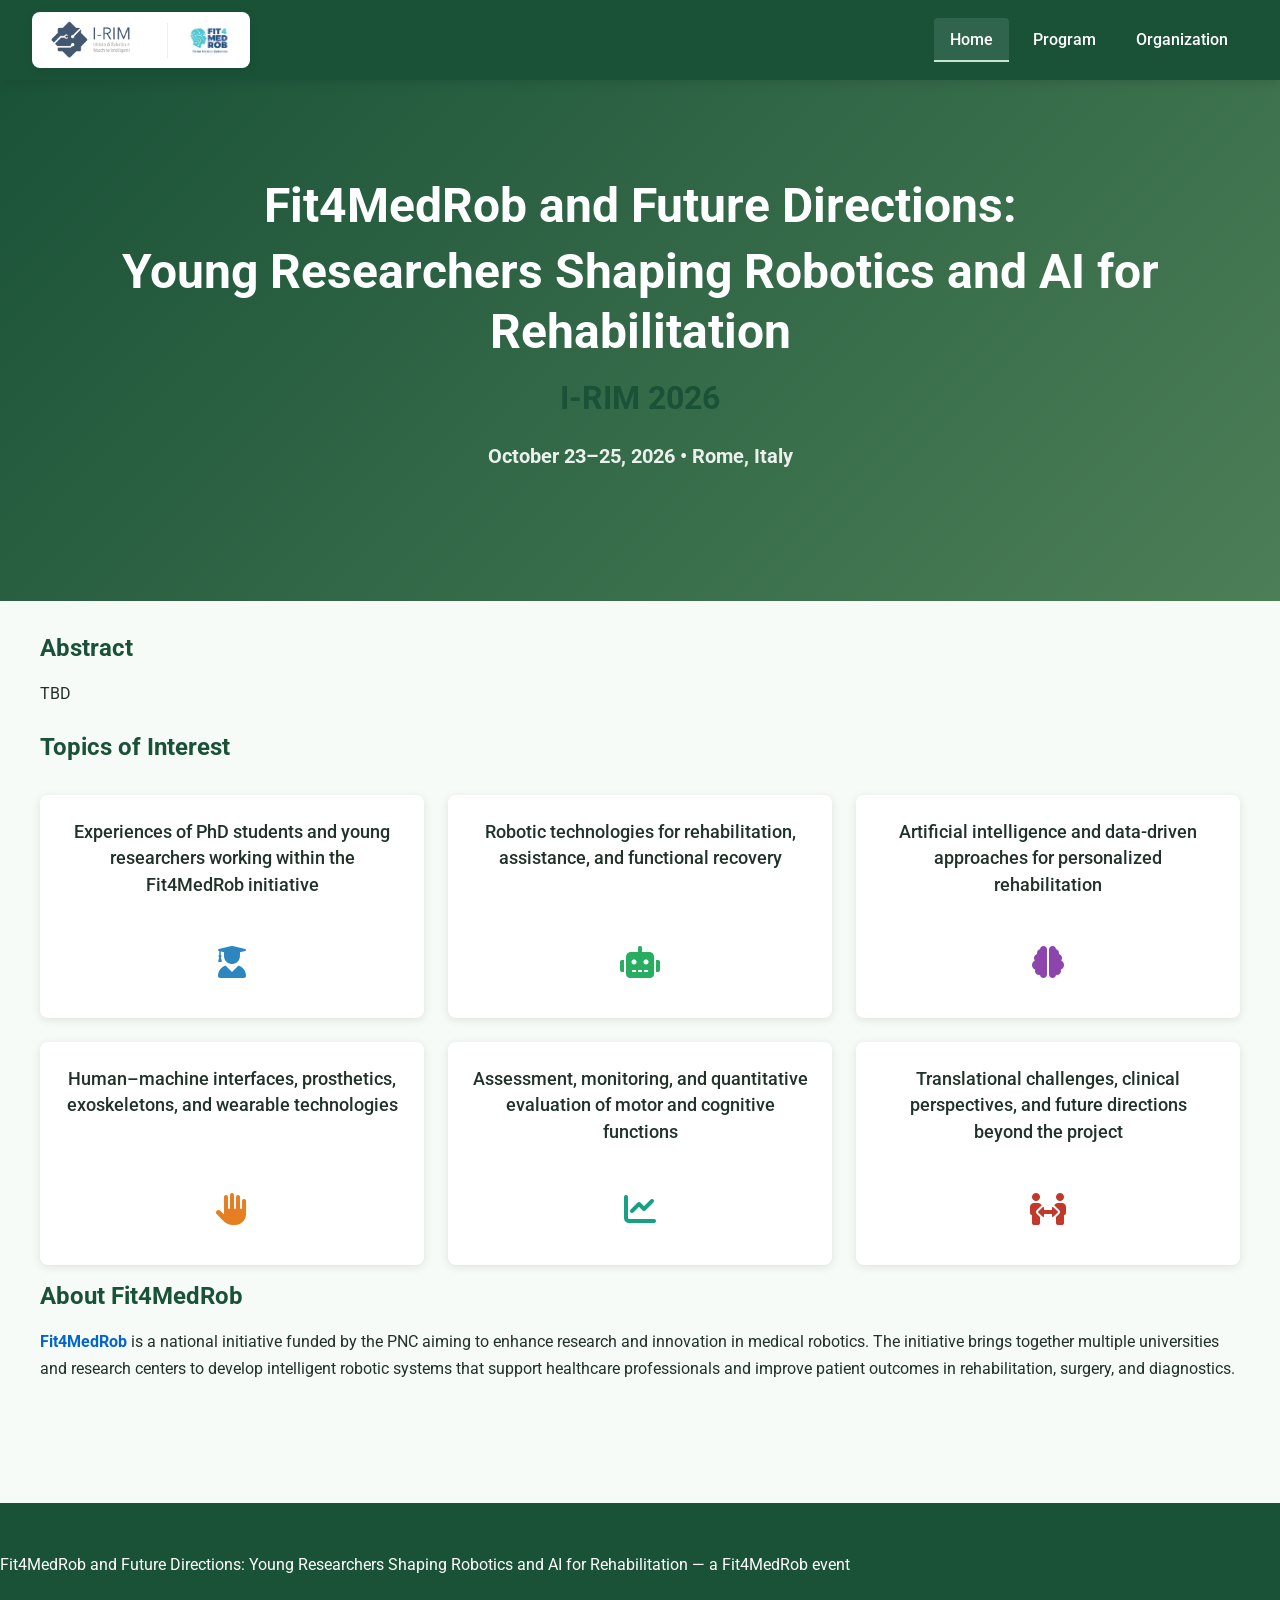
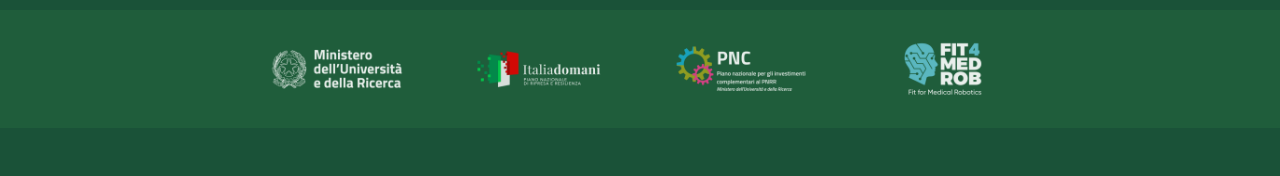
==== index.html @ dd41b81a "upload" ====
<!DOCTYPE html>
<html lang="en">
<head>
  <meta charset="UTF-8">
  <meta name="viewport" content="width=device-width, initial-scale=1.0">
  <title>Fit4MedRob 2026 - Young Researchers Shaping Robotics and AI for Rehabilitation</title>
  <meta name="description" content="Fit4MedRob 2026 brings together young researchers shaping robotics and AI for rehabilitation and future directions in medical robotics.">

  <link rel="icon" type="image/png" href="assets/workshop_logo.png">
  <link rel="stylesheet" href="https://cdnjs.cloudflare.com/ajax/libs/font-awesome/6.0.0/css/all.min.css">
  <link href="https://fonts.googleapis.com/css2?family=Roboto:wght@300;400;500;700&display=swap" rel="stylesheet">
  <link rel="stylesheet" href="style.css">

  <style>
    /* Hero Section */
    .hero {
      position: relative;
      overflow: hidden;
    }

    .hero::before {
      content: '';
      position: absolute;
      top: 0;
      left: 0;
      right: 0;
      bottom: 0;
      opacity: 0.03;
      z-index: 0;
      pointer-events: none;
    }

    .hero-content {
      position: relative;
      z-index: 1;
    }

    .main-title {
      max-width: 1100px;
      margin-left: auto;
      margin-right: auto;
      line-height: 1.25;
    }

    .main-title .title-first-line {
      display: block;
    }

    .main-title .title-second-line {
      display: block;
      margin-top: 0.35rem;
    }

    /* About Section */
    .about-section {
      background-color: var(--light-bg);
      padding: 4rem 0;
    }

    /* Important Dates */
    .dates-section {
      background: white;
      border-radius: 10px;
      padding: 2rem;
      box-shadow: var(--box-shadow);
      margin: 2rem 0;
    }

    .date-item {
      display: flex;
      justify-content: space-between;
      padding: 1rem 0;
      border-bottom: 1px solid rgba(0, 0, 0, 0.05);
    }

    .date-item:last-child {
      border-bottom: none;
    }

    .date-label {
      font-weight: 600;
      color: var(--primary-blue);
    }

    /* Topics */
    .topics-grid {
      display: grid;
      grid-template-columns: repeat(auto-fill, minmax(300px, 1fr));
      gap: 1.5rem;
      margin-top: 2rem;
      padding-left: 0;
      list-style: none;
    }

    .topic-card {
      background: white;
      border-radius: 8px;
      padding: 1.5rem;
      box-shadow: var(--box-shadow);
      transition: var(--transition);
    }

    .topic-card:hover {
      transform: translateY(-5px);
      box-shadow: 0 10px 20px rgba(0, 0, 0, 0.1);
    }

    .topic-card i {
      font-size: 2rem;
      color: var(--accent-color);
      margin-bottom: 1rem;
      display: inline-block;
    }

    .topic-card span {
      display: block;
      font-weight: 500;
      color: var(--text);
      line-height: 1.5;
    }

    /* Responsive Adjustments */
    @media (max-width: 768px) {
      .topics-grid {
        grid-template-columns: 1fr;
      }

      .date-item {
        flex-direction: column;
        gap: 0.5rem;
      }

      .date-label {
        margin-bottom: 0.25rem;
      }

      .main-title {
        font-size: 2rem;
        padding: 0 1rem;
      }
    }
  </style>
</head>

<body>
  <header>
    <div class="logo-container">
      <img src="assets/irim-logo.png" alt="IRIM 2026 Logo" class="logo" />
      <img src="assets/fit4medrob.png" alt="Fit4MedRob" class="fit4med-logo" />
    </div>

    <button class="menu-toggle" aria-label="Menu">☰</button>

    <nav id="main-nav">
      <a href="index.html" class="active">Home</a>
      <a href="program.html">Program</a>
      <a href="organization.html">Organization</a>
    </nav>
  </header>

  <div class="hero">
    <div class="hero-content">
      <h1 class="main-title">
        <span class="title-first-line">Fit4MedRob and Future Directions:</span>
        <span class="title-second-line">Young Researchers Shaping Robotics and AI for Rehabilitation</span>
      </h1>
      <h2 class="sub-title">I-RIM 2026</h2>
      <p style="text-align:center;"><strong>October 23–25, 2026 • Rome, Italy</strong></p>
    </div>
  </div>

  <main>

    <section class="abstract-section">
      <h3>Abstract</h3>
      <p>
        TBD
    </section>

    <section class="topics-section">
      <h3>Topics of Interest</h3>

      <ul class="topics-grid">
        <li class="topic-card">
          <i class="fas fa-user-graduate" style="color: #2e86c1;"></i>
          <span>Experiences of PhD students and young researchers working within the Fit4MedRob initiative</span>
        </li>

        <li class="topic-card">
          <i class="fas fa-robot" style="color: #27ae60;"></i>
          <span>Robotic technologies for rehabilitation, assistance, and functional recovery</span>
        </li>

        <li class="topic-card">
          <i class="fas fa-brain" style="color: #8e44ad;"></i>
          <span>Artificial intelligence and data-driven approaches for personalized rehabilitation</span>
        </li>

        <li class="topic-card">
          <i class="fas fa-hand-paper" style="color: #e67e22;"></i>
          <span>Human–machine interfaces, prosthetics, exoskeletons, and wearable technologies</span>
        </li>

        <li class="topic-card">
          <i class="fas fa-chart-line" style="color: #16a085;"></i>
          <span>Assessment, monitoring, and quantitative evaluation of motor and cognitive functions</span>
        </li>

        <li class="topic-card">
          <i class="fas fa-people-arrows" style="color: #c0392b;"></i>
          <span>Translational challenges, clinical perspectives, and future directions beyond the project</span>
        </li>
      </ul>
    </section>

    <section class="fit4medrob-section">
      <h3>About Fit4MedRob</h3>
      <p>
        <strong><a href="https://www.fit4medrob.it/" target="_blank" style="color: #0066cc; text-decoration: none;">Fit4MedRob</a></strong>
        is a national initiative funded by the PNC aiming to enhance research and innovation in medical robotics. The initiative brings together multiple universities and research centers to develop intelligent robotic systems that support healthcare professionals and improve patient outcomes in rehabilitation, surgery, and diagnostics.
      </p>
    </section>

  </main>

  <footer>
    Fit4MedRob and Future Directions: Young Researchers Shaping Robotics and AI for Rehabilitation &mdash;
    a <a href="https://www.fit4medrob.it/" target="_blank" style="color: #ffffff; text-decoration: none;">Fit4MedRob</a> event

    <div class="footer-greenbar">
      <img src="assets/csm_logo_MinisterUR_footer_uniformato_79ee9aff05.png" alt="Ministero Università e Ricerca" title="Ministero Università e Ricerca" />
      <img src="assets/csm_logo_ItaliaDomani_footer_uniformato_e3479bff07.png" alt="Italia Domani" title="Italia Domani" />
      <img src="assets/csm_logo_PNC_footer_uniformato_37dd4f6b7d.png" alt="PNC" title="PNC" />
      <img src="assets/csm_logo_FIT4MEDROB_footer_uniformato_258215c4be.png" alt="Fit4MedRob" title="Fit4MedRob" />
    </div>
  </footer>

  <script src="https://cdn.jsdelivr.net/npm/bootstrap@5.3.0/dist/js/bootstrap.bundle.min.js"></script>
  <script src="js/menu.js"></script>

  <script>
    // Smooth scrolling for anchor links
    document.querySelectorAll('a[href^="#"]').forEach(anchor => {
      anchor.addEventListener('click', function(e) {
        const targetId = this.getAttribute('href');
        if (targetId === '#') return;

        const targetElement = document.querySelector(targetId);
        if (targetElement) {
          e.preventDefault();
          window.scrollTo({
            top: targetElement.offsetTop - 100,
            behavior: 'smooth'
          });
        }
      });
    });
  </script>
</body>
</html>
---- style.css ----
/* IRIM 2026 - Green Robotics Theme */
:root {
  /* Color scheme for a green-forward edition */
  --primary-blue: #1a5238;    /* Dark green */
  --secondary-blue: #4c7f57;  /* Medium green */
  --accent-color: #7db98d;    /* Soft green accent */
  --highlight: #c8e5d2;       /* Light highlight green */
  --background: #f7fbf7;      /* Very light greenish background */
  --light-bg: #eaf4eb;        /* Soft green page sections */
  --text: #21322a;            /* Dark green text */
  --text-light: #4d5f51;      /* Muted green text */
  --header-height: 80px;
  --font-family: 'Segoe UI', 'Roboto', 'Helvetica Neue', Arial, sans-serif;
  --box-shadow: 0 2px 10px rgba(0, 0, 0, 0.1);
  --transition: all 0.3s ease;
}

/* Base Styles */
body {
  margin: 0;
  padding: 0;
  font-family: var(--font-family);
  background: var(--background);
  color: var(--text);
  line-height: 1.7;
  font-size: 16px;
}

/* Typography */
h1, h2, h3, h4, h5, h6 {
  color: var(--primary-blue);
  margin-top: 0;
  line-height: 1.3;
}

h1 { font-size: 2.5rem; margin-bottom: 1.5rem; }
h2 { font-size: 2rem; margin-bottom: 1.25rem; }
h3 { font-size: 1.5rem; margin-bottom: 1rem; }

p {
  margin: 0 0 1.5rem 0;
}

a {
  color: var(--accent-color);
  text-decoration: none;
  transition: var(--transition);
}

a:hover {
  color: var(--primary-blue);
  text-decoration: underline;
}

/* Layout */
.container {
  max-width: 1200px;
  margin: 0 auto;
  padding: 0 1.5rem;
}

.section {
  padding: 4rem 0;
}

.section-title {
  text-align: center;
  margin-bottom: 3rem;
  position: relative;
  padding-bottom: 1rem;
}

.section-title::after {
  content: '';
  position: absolute;
  bottom: 0;
  left: 50%;
  transform: translateX(-50%);
  width: 80px;
  height: 4px;
  background: var(--accent-color);
  border-radius: 2px;
}

/* Header */
header {
  background: var(--primary-blue);
  color: white;
  height: var(--header-height);
  display: flex;
  align-items: center;
  padding: 0 2rem;
  box-shadow: var(--box-shadow);
  position: sticky;
  top: 0;
  z-index: 1000;
  transition: var(--transition);
}

.logo-container {
  display: flex;
  align-items: center;
  background: white;
  padding: 0.5rem 1rem;
  border-radius: 8px;
  box-shadow: 0 2px 8px rgba(0, 0, 0, 0.1);
}

.logo {
  height: 40px;
  width: auto;
  margin-right: 1rem;
}

.fit4med-logo {
  height: 35px;
  width: auto;
  margin-left: 1rem;
  padding-left: 1rem;
  border-left: 1px solid #eee;
}

/* Navigation */
.nav-container {
  display: flex;
  align-items: center;
  margin-left: auto;
}

nav a {
  color: rgba(255, 255, 255, 0.9);
  text-decoration: none;
  margin-left: 2rem;
  font-weight: 500;
  font-size: 1rem;
  transition: var(--transition);
  padding: 0.5rem 0;
  position: relative;
}

nav a::after {
  content: '';
  position: absolute;
  width: 0;
  height: 2px;
  bottom: 0;
  left: 0;
  background-color: var(--highlight);
  transition: var(--transition);
}

nav a:hover,
nav a.active {
  color: white;
}

nav a:hover::after,
nav a.active::after {
  width: 100%;
}

/* Mobile Menu Toggle */
.menu-toggle {
  display: none; /* Nascosto di default */
  background: none;
  border: none;
  color: white;
  font-size: 2rem;
  cursor: pointer;
  margin-left: auto;
  padding: 0.5rem 1rem;
  z-index: 1001;
  transition: transform 0.3s ease;
}

.menu-toggle:focus {
  outline: 2px solid var(--highlight);
  outline-offset: 2px;
}

/* Stili per la navigazione desktop */
#main-nav {
  display: flex;
  margin-left: auto;
}

#main-nav a {
  color: white;
  text-decoration: none;
  padding: 0.5rem 1rem;
  margin: 0 0.25rem;
  border-radius: 4px;
  transition: background-color 0.3s ease;
}

#main-nav a:hover,
#main-nav a.active {
  background-color: rgba(255, 255, 255, 0.1);
}

/* Hero Section */
.hero {
  background: linear-gradient(135deg, var(--primary-blue), var(--secondary-blue));
  color: white;
  padding: 6rem 0;
  text-align: center;
}

.hero h1 {
  color: white;
  font-size: 3rem;
  margin-bottom: 1rem;
}

.hero p {
  font-size: 1.25rem;
  max-width: 800px;
  margin: 0 auto 2rem;
  opacity: 0.9;
}

/* Footer */
footer {
  background: var(--primary-blue);
  color: white;
  padding: 3rem 0;
  margin-top: 4rem;
}

.footer-content {
  display: flex;
  justify-content: space-between;
  flex-wrap: wrap;
  gap: 2rem;
}

.footer-section {
  flex: 1;
  min-width: 250px;
}

.footer-section h3 {
  color: white;
  margin-bottom: 1.5rem;
  position: relative;
  padding-bottom: 0.75rem;
}

.footer-section h3::after {
  content: '';
  position: absolute;
  bottom: 0;
  left: 0;
  width: 50px;
  height: 2px;
  background: var(--highlight);
}

.footer-section p {
  opacity: 0.9;
  margin-bottom: 1rem;
}

.social-links {
  display: flex;
  gap: 1rem;
  margin-top: 1.5rem;
}

.social-links a {
  color: white;
  font-size: 1.25rem;
  opacity: 0.8;
  transition: var(--transition);
}

.social-links a:hover {
  opacity: 1;
  color: var(--highlight);
}

.footer-bottom {
  text-align: center;
  margin-top: 3rem;
  padding-top: 1.5rem;
  border-top: 1px solid rgba(255, 255, 255, 0.1);
}

.footer-bottom p {
  margin: 0;
  font-size: 0.9rem;
  opacity: 0.8;
}

main {
  max-width: 1200px;
  margin: 0 auto;
  padding: 2rem 1.5rem;
  min-height: calc(100vh - var(--header-height) - 220px);
  background-color: var(--background);
  line-height: 1.7;
}

/* Responsive Design */
@media (max-width: 1024px) {
  .container {
    padding: 0 2rem;
  }
  
  .section {
    padding: 3rem 0;
  }
  
  h1 {
    font-size: 2.25rem;
  }
  
  h2 {
    font-size: 1.75rem;
  }
}

/* Stili per la navigazione mobile */
@media (max-width: 768px) {
  .menu-toggle {
    display: block; /* Mostra il pulsante del menu su mobile */
  }

  #main-nav {
    position: fixed;
    top: var(--header-height);
    left: 0;
    width: 100%;
    background: var(--primary-blue);
    flex-direction: column;
    align-items: stretch;
    padding: 1rem 0;
    box-shadow: 0 4px 6px rgba(0, 0, 0, 0.1);
    transform: translateY(-100%);
    opacity: 0;
    visibility: hidden;
    transition: all 0.3s ease;
    z-index: 999;
  }

  #main-nav.active {
    transform: translateY(0);
    opacity: 1;
    visibility: visible;
  }

  #main-nav a {
    margin: 0;
    padding: 1rem 2rem;
    border-bottom: 1px solid rgba(255, 255, 255, 0.1);
  }

  #main-nav a:last-child {
    border-bottom: none;
  }

  #main-nav a::after {
    display: none;
  }

  /* Stile per il body quando il menu è aperto */
  body.menu-open {
    overflow: hidden;
  }
}

/* Stili per la navigazione desktop */
@media (min-width: 769px) {
  .menu-toggle {
    display: none; /* Nascondi il pulsante su desktop */
  }
}

/* Stili per la versione desktop */
#main-nav {
  display: flex;
  margin-left: auto;
}

#main-nav a {
  color: white;
  text-decoration: none;
  padding: 0.5rem 1rem;
  margin: 0 0.25rem;
  border-radius: 4px;
  transition: background-color 0.3s ease;
}

#main-nav a:hover,
#main-nav a.active {
  background-color: rgba(255, 255, 255, 0.1);
}

/* Stili per la versione mobile */
.menu-toggle {
  display: none; /* Nascosto di default (versione desktop) */
  background: none;
  border: none;
  color: white;
  font-size: 1.8rem;
  cursor: pointer;
  padding: 0.5rem;
  margin-left: auto;
}

@media (max-width: 768px) {
  .menu-toggle {
    display: flex; /* Mostrato solo su mobile */
    align-items: center;
    justify-content: center;
  }
  
  #main-nav {
    position: fixed;
    top: var(--header-height);
    left: 0;
    right: 0;
    background: var(--primary-blue);
    flex-direction: column;
    padding: 0;
    max-height: 0;
    overflow: hidden;
    transition: max-height 0.3s ease-out;
    box-shadow: 0 4px 8px rgba(0, 0, 0, 0.1);
  }
  
  #main-nav.active {
    max-height: 500px; /* Altezza sufficiente per contenere i link */
    padding: 1rem 0;
  }
  
  #main-nav a {
    display: block;
    padding: 1rem 2rem;
    margin: 0;
    border-bottom: 1px solid rgba(255, 255, 255, 0.1);
    border-radius: 0;
    text-align: center;
  }
  
  #main-nav a:last-child {
    border-bottom: none;
  }
  
  .logo {
    height: 36px;
  }
}


.footer-greenbar {
  background: #1f5d3b;
  display: flex;
  justify-content: center;
  align-items: center;
  padding: 1.5rem 1rem;
  margin-top: 2rem;
  gap: 2rem;
  flex-wrap: wrap;
}

.footer-greenbar img {
  height: 70px;
  width: auto;
  max-width: 220px;
  object-fit: contain;
  opacity: 0.9;
  transition: opacity 0.2s;
  display: inline-block;
  vertical-align: middle;
  margin: 0 15px;
}

.footer-greenbar img:hover {
  opacity: 1;
}

/* Stile per mobile */
@media (max-width: 768px) {
  .footer-greenbar {
    display: grid;
    grid-template-columns: 1fr 1fr;
    justify-items: center;
    gap: 1.5rem 1rem;
    padding: 1.2rem 0.5rem;
  }
  
  .footer-greenbar img {
    height: 50px;
    max-width: 180px;
    margin: 10px auto;
  }
  
  /* Allinea i loghi in due righe da due */
  .footer-greenbar img:nth-child(odd) {
    justify-self: end;
    margin-right: 0.5rem;
  }
  
  .footer-greenbar img:nth-child(even) {
    justify-self: start;
    margin-left: 0.5rem;
  }
}

/* Topics Section */
.topics-grid {
  display: grid;
  grid-template-columns: repeat(auto-fill, minmax(250px, 1fr));
  gap: 2rem;
  margin-top: 2rem;
}

.topic-card {
  background: white;
  padding: 1.5rem;
  border-radius: 8px;
  box-shadow: 0 4px 6px rgba(0, 0, 0, 0.1);
  text-align: center;
  transition: transform 0.3s ease, box-shadow 0.3s ease;
  display: flex;
  flex-direction: column;
  align-items: center;
  min-height: 60px;
  justify-content: space-between;
}

.topic-card:hover {
  transform: translateY(-5px);
  box-shadow: 0 6px 12px rgba(0, 0, 0, 0.15);
}

.topic-card i {
  font-size: 2.5rem;
  margin-top: 1.5rem;
  order: 2;
}

.topic-card span {
  font-size: 1.1rem;
  color: #333;
  font-weight: 500;
  order: 1;
  display: block;
  margin-bottom: 1.5rem;
}
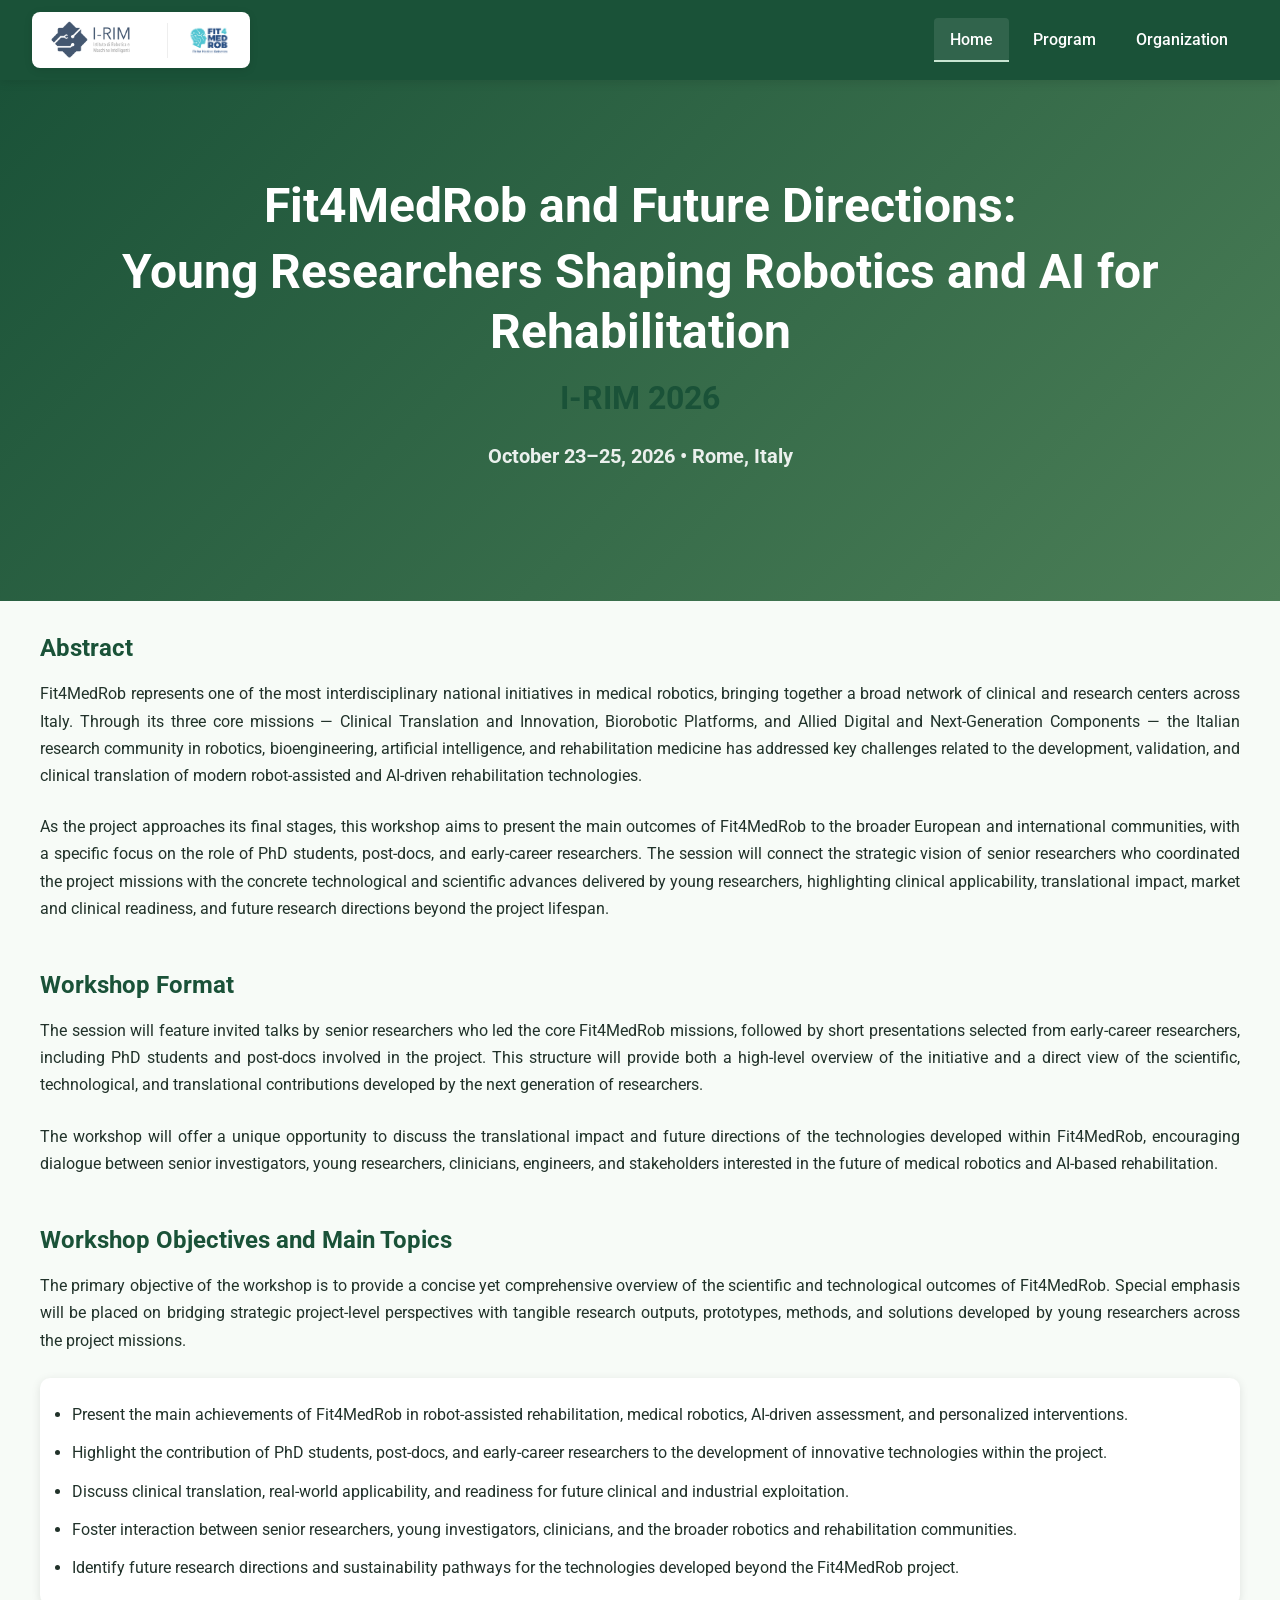
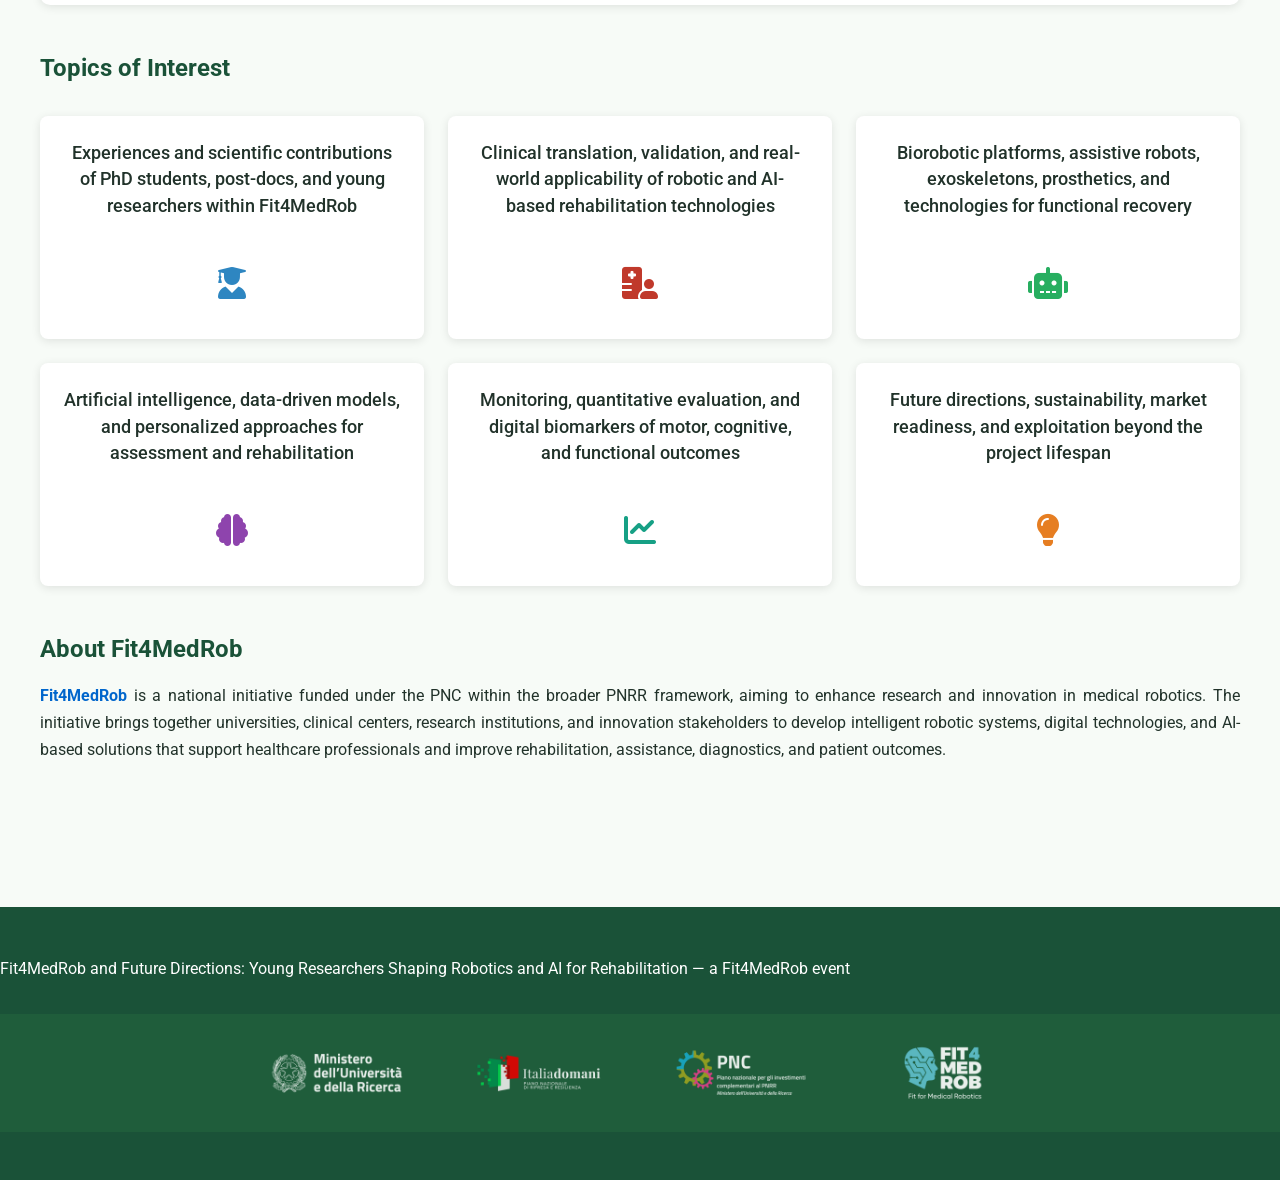
==== commit 137ba415: "Update index.html" ====
--- a/index.html
+++ b/index.html
@@ -51,6 +51,23 @@
       margin-top: 0.35rem;
     }
 
+    /* General Sections */
+    .abstract-section,
+    .format-section,
+    .objectives-section,
+    .topics-section,
+    .fit4medrob-section {
+      margin-bottom: 3rem;
+    }
+
+    .abstract-section p,
+    .format-section p,
+    .objectives-section p,
+    .fit4medrob-section p {
+      line-height: 1.7;
+      text-align: justify;
+    }
+
     /* About Section */
     .about-section {
       background-color: var(--light-bg);
@@ -80,6 +97,24 @@
     .date-label {
       font-weight: 600;
       color: var(--primary-blue);
+    }
+
+    /* Objective List */
+    .objectives-list {
+      background: white;
+      border-radius: 10px;
+      padding: 1.5rem 2rem;
+      box-shadow: var(--box-shadow);
+      margin-top: 1.5rem;
+    }
+
+    .objectives-list li {
+      margin-bottom: 0.8rem;
+      line-height: 1.6;
+    }
+
+    .objectives-list li:last-child {
+      margin-bottom: 0;
     }
 
     /* Topics */
@@ -137,6 +172,13 @@
       .main-title {
         font-size: 2rem;
         padding: 0 1rem;
+      }
+
+      .abstract-section p,
+      .format-section p,
+      .objectives-section p,
+      .fit4medrob-section p {
+        text-align: left;
       }
     }
   </style>
@@ -174,7 +216,71 @@
     <section class="abstract-section">
       <h3>Abstract</h3>
       <p>
-        TBD
+        Fit4MedRob represents one of the most interdisciplinary national initiatives in medical robotics,
+        bringing together a broad network of clinical and research centers across Italy. Through its three
+        core missions — Clinical Translation and Innovation, Biorobotic Platforms, and Allied Digital and
+        Next-Generation Components — the Italian research community in robotics, bioengineering, artificial
+        intelligence, and rehabilitation medicine has addressed key challenges related to the development,
+        validation, and clinical translation of modern robot-assisted and AI-driven rehabilitation technologies.
+      </p>
+      <p>
+        As the project approaches its final stages, this workshop aims to present the main outcomes of
+        Fit4MedRob to the broader European and international communities, with a specific focus on the role
+        of PhD students, post-docs, and early-career researchers. The session will connect the strategic vision
+        of senior researchers who coordinated the project missions with the concrete technological and
+        scientific advances delivered by young researchers, highlighting clinical applicability, translational
+        impact, market and clinical readiness, and future research directions beyond the project lifespan.
+      </p>
+    </section>
+
+    <section class="format-section">
+      <h3>Workshop Format</h3>
+      <p>
+        The session will feature invited talks by senior researchers who led the core Fit4MedRob missions,
+        followed by short presentations selected from early-career researchers, including PhD students and
+        post-docs involved in the project. This structure will provide both a high-level overview of the
+        initiative and a direct view of the scientific, technological, and translational contributions developed
+        by the next generation of researchers.
+      </p>
+      <p>
+        The workshop will offer a unique opportunity to discuss the translational impact and future directions
+        of the technologies developed within Fit4MedRob, encouraging dialogue between senior investigators,
+        young researchers, clinicians, engineers, and stakeholders interested in the future of medical robotics
+        and AI-based rehabilitation.
+      </p>
+    </section>
+
+    <section class="objectives-section">
+      <h3>Workshop Objectives and Main Topics</h3>
+      <p>
+        The primary objective of the workshop is to provide a concise yet comprehensive overview of the
+        scientific and technological outcomes of Fit4MedRob. Special emphasis will be placed on bridging
+        strategic project-level perspectives with tangible research outputs, prototypes, methods, and
+        solutions developed by young researchers across the project missions.
+      </p>
+
+      <ul class="objectives-list">
+        <li>
+          Present the main achievements of Fit4MedRob in robot-assisted rehabilitation, medical robotics,
+          AI-driven assessment, and personalized interventions.
+        </li>
+        <li>
+          Highlight the contribution of PhD students, post-docs, and early-career researchers to the
+          development of innovative technologies within the project.
+        </li>
+        <li>
+          Discuss clinical translation, real-world applicability, and readiness for future clinical and
+          industrial exploitation.
+        </li>
+        <li>
+          Foster interaction between senior researchers, young investigators, clinicians, and the broader
+          robotics and rehabilitation communities.
+        </li>
+        <li>
+          Identify future research directions and sustainability pathways for the technologies developed
+          beyond the Fit4MedRob project.
+        </li>
+      </ul>
     </section>
 
     <section class="topics-section">
@@ -183,32 +289,32 @@
       <ul class="topics-grid">
         <li class="topic-card">
           <i class="fas fa-user-graduate" style="color: #2e86c1;"></i>
-          <span>Experiences of PhD students and young researchers working within the Fit4MedRob initiative</span>
+          <span>Experiences and scientific contributions of PhD students, post-docs, and young researchers within Fit4MedRob</span>
+        </li>
+
+        <li class="topic-card">
+          <i class="fas fa-hospital-user" style="color: #c0392b;"></i>
+          <span>Clinical translation, validation, and real-world applicability of robotic and AI-based rehabilitation technologies</span>
         </li>
 
         <li class="topic-card">
           <i class="fas fa-robot" style="color: #27ae60;"></i>
-          <span>Robotic technologies for rehabilitation, assistance, and functional recovery</span>
+          <span>Biorobotic platforms, assistive robots, exoskeletons, prosthetics, and technologies for functional recovery</span>
         </li>
 
         <li class="topic-card">
           <i class="fas fa-brain" style="color: #8e44ad;"></i>
-          <span>Artificial intelligence and data-driven approaches for personalized rehabilitation</span>
-        </li>
-
-        <li class="topic-card">
-          <i class="fas fa-hand-paper" style="color: #e67e22;"></i>
-          <span>Human–machine interfaces, prosthetics, exoskeletons, and wearable technologies</span>
+          <span>Artificial intelligence, data-driven models, and personalized approaches for assessment and rehabilitation</span>
         </li>
 
         <li class="topic-card">
           <i class="fas fa-chart-line" style="color: #16a085;"></i>
-          <span>Assessment, monitoring, and quantitative evaluation of motor and cognitive functions</span>
-        </li>
-
-        <li class="topic-card">
-          <i class="fas fa-people-arrows" style="color: #c0392b;"></i>
-          <span>Translational challenges, clinical perspectives, and future directions beyond the project</span>
+          <span>Monitoring, quantitative evaluation, and digital biomarkers of motor, cognitive, and functional outcomes</span>
+        </li>
+
+        <li class="topic-card">
+          <i class="fas fa-lightbulb" style="color: #e67e22;"></i>
+          <span>Future directions, sustainability, market readiness, and exploitation beyond the project lifespan</span>
         </li>
       </ul>
     </section>
@@ -217,7 +323,11 @@
       <h3>About Fit4MedRob</h3>
       <p>
         <strong><a href="https://www.fit4medrob.it/" target="_blank" style="color: #0066cc; text-decoration: none;">Fit4MedRob</a></strong>
-        is a national initiative funded by the PNC aiming to enhance research and innovation in medical robotics. The initiative brings together multiple universities and research centers to develop intelligent robotic systems that support healthcare professionals and improve patient outcomes in rehabilitation, surgery, and diagnostics.
+        is a national initiative funded under the PNC within the broader PNRR framework, aiming to enhance
+        research and innovation in medical robotics. The initiative brings together universities, clinical
+        centers, research institutions, and innovation stakeholders to develop intelligent robotic systems,
+        digital technologies, and AI-based solutions that support healthcare professionals and improve
+        rehabilitation, assistance, diagnostics, and patient outcomes.
       </p>
     </section>
 
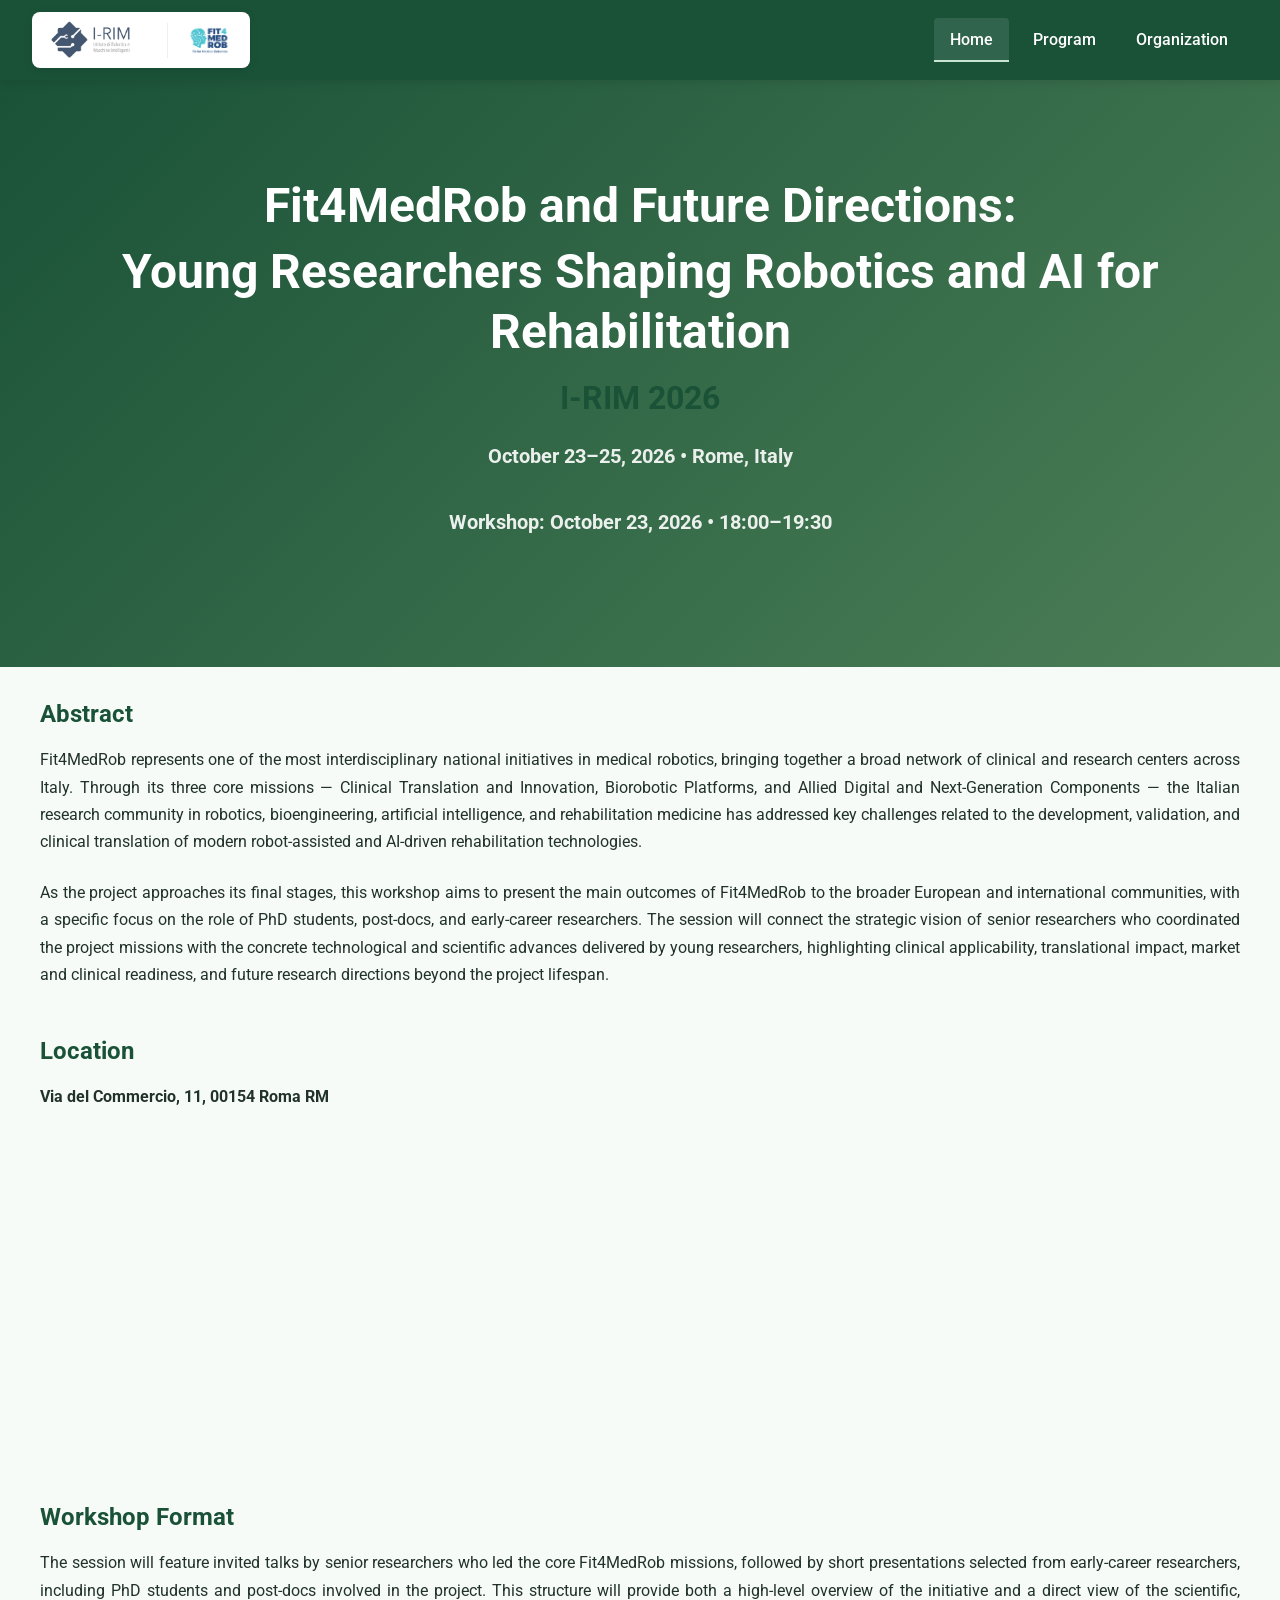
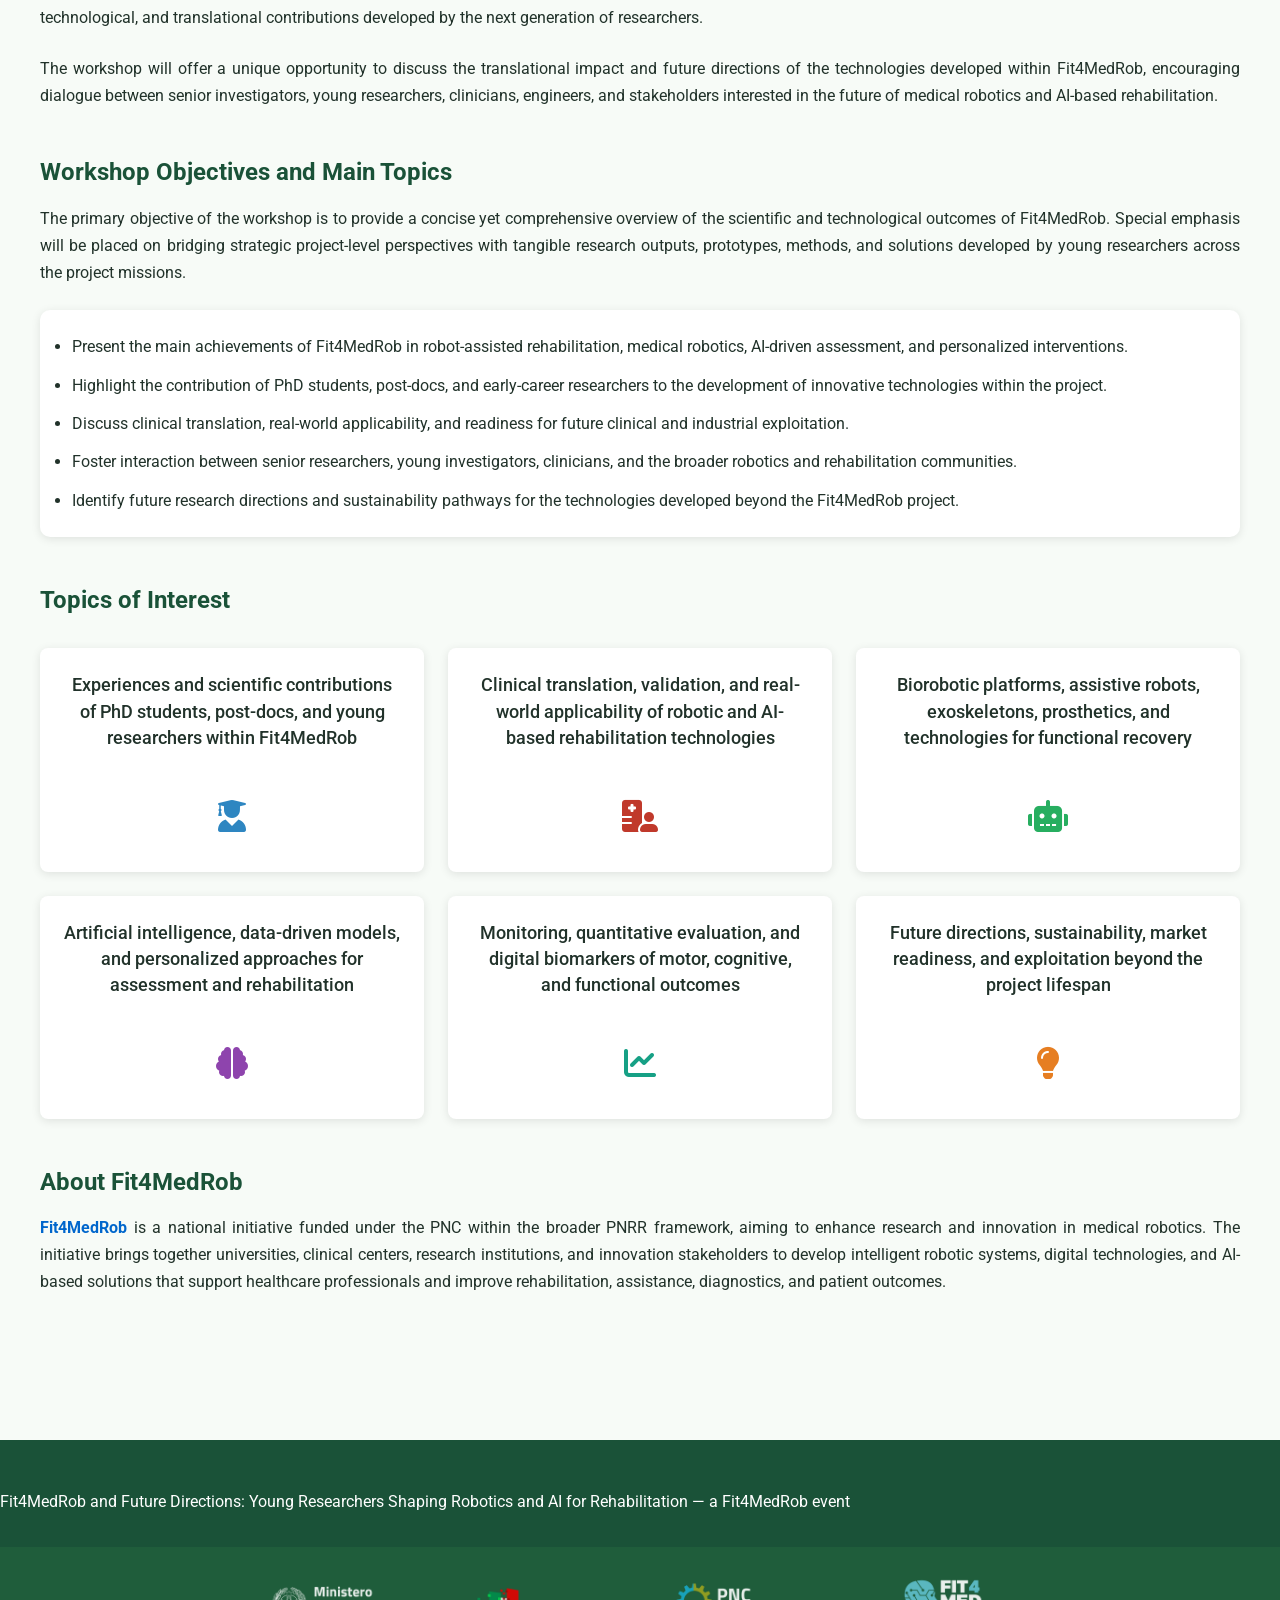
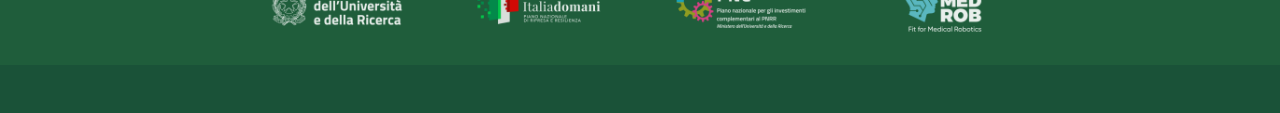
==== commit f6f3f1a7: "first program draft" ====
--- a/index.html
+++ b/index.html
@@ -56,8 +56,18 @@
     .format-section,
     .objectives-section,
     .topics-section,
-    .fit4medrob-section {
+    .fit4medrob-section,
+    .location-section {
       margin-bottom: 3rem;
+    }
+
+    .location-map {
+      display: block;
+      width: 100%;
+      max-width: 900px;
+      height: 320px;
+      margin: 0 auto;
+      border: 0;
     }
 
     .abstract-section p,
@@ -174,6 +184,10 @@
         padding: 0 1rem;
       }
 
+      .location-map {
+        height: 260px;
+      }
+
       .abstract-section p,
       .format-section p,
       .objectives-section p,
@@ -208,6 +222,7 @@
       </h1>
       <h2 class="sub-title">I-RIM 2026</h2>
       <p style="text-align:center;"><strong>October 23–25, 2026 • Rome, Italy</strong></p>
+      <p style="text-align:center;"><strong>Workshop: October 23, 2026 • 18:00–19:30</strong></p>
     </div>
   </div>
 
@@ -231,6 +246,18 @@
         scientific advances delivered by young researchers, highlighting clinical applicability, translational
         impact, market and clinical readiness, and future research directions beyond the project lifespan.
       </p>
+    </section>
+
+    <section class="location-section">
+      <h3>Location</h3>
+      <p><strong>Via del Commercio, 11, 00154 Roma RM</strong></p>
+      <iframe
+        class="location-map"
+        src="https://www.google.com/maps/embed?pb=!1m18!1m12!1m3!1d150.39053291617893!2d12.477111271518291!3d41.87109356362075!2m3!1f250.9363850038645!2f44.984272893642604!3f0!3m2!1i1024!2i768!4f35!3m3!1m2!1s0x132f6029cd2cc79d%3A0x8647a1a0b3ca846d!2sVia%20del%20Commercio%2C%2011%2C%2000154%20Roma%20RM!5e1!3m2!1sit!2sit!4v1790684696551!5m2!1sit!2sit"
+        title="Google Maps: Via del Commercio 11, Rome"
+        allowfullscreen
+        loading="lazy"
+        referrerpolicy="strict-origin-when-cross-origin"></iframe>
     </section>
 
     <section class="format-section">
